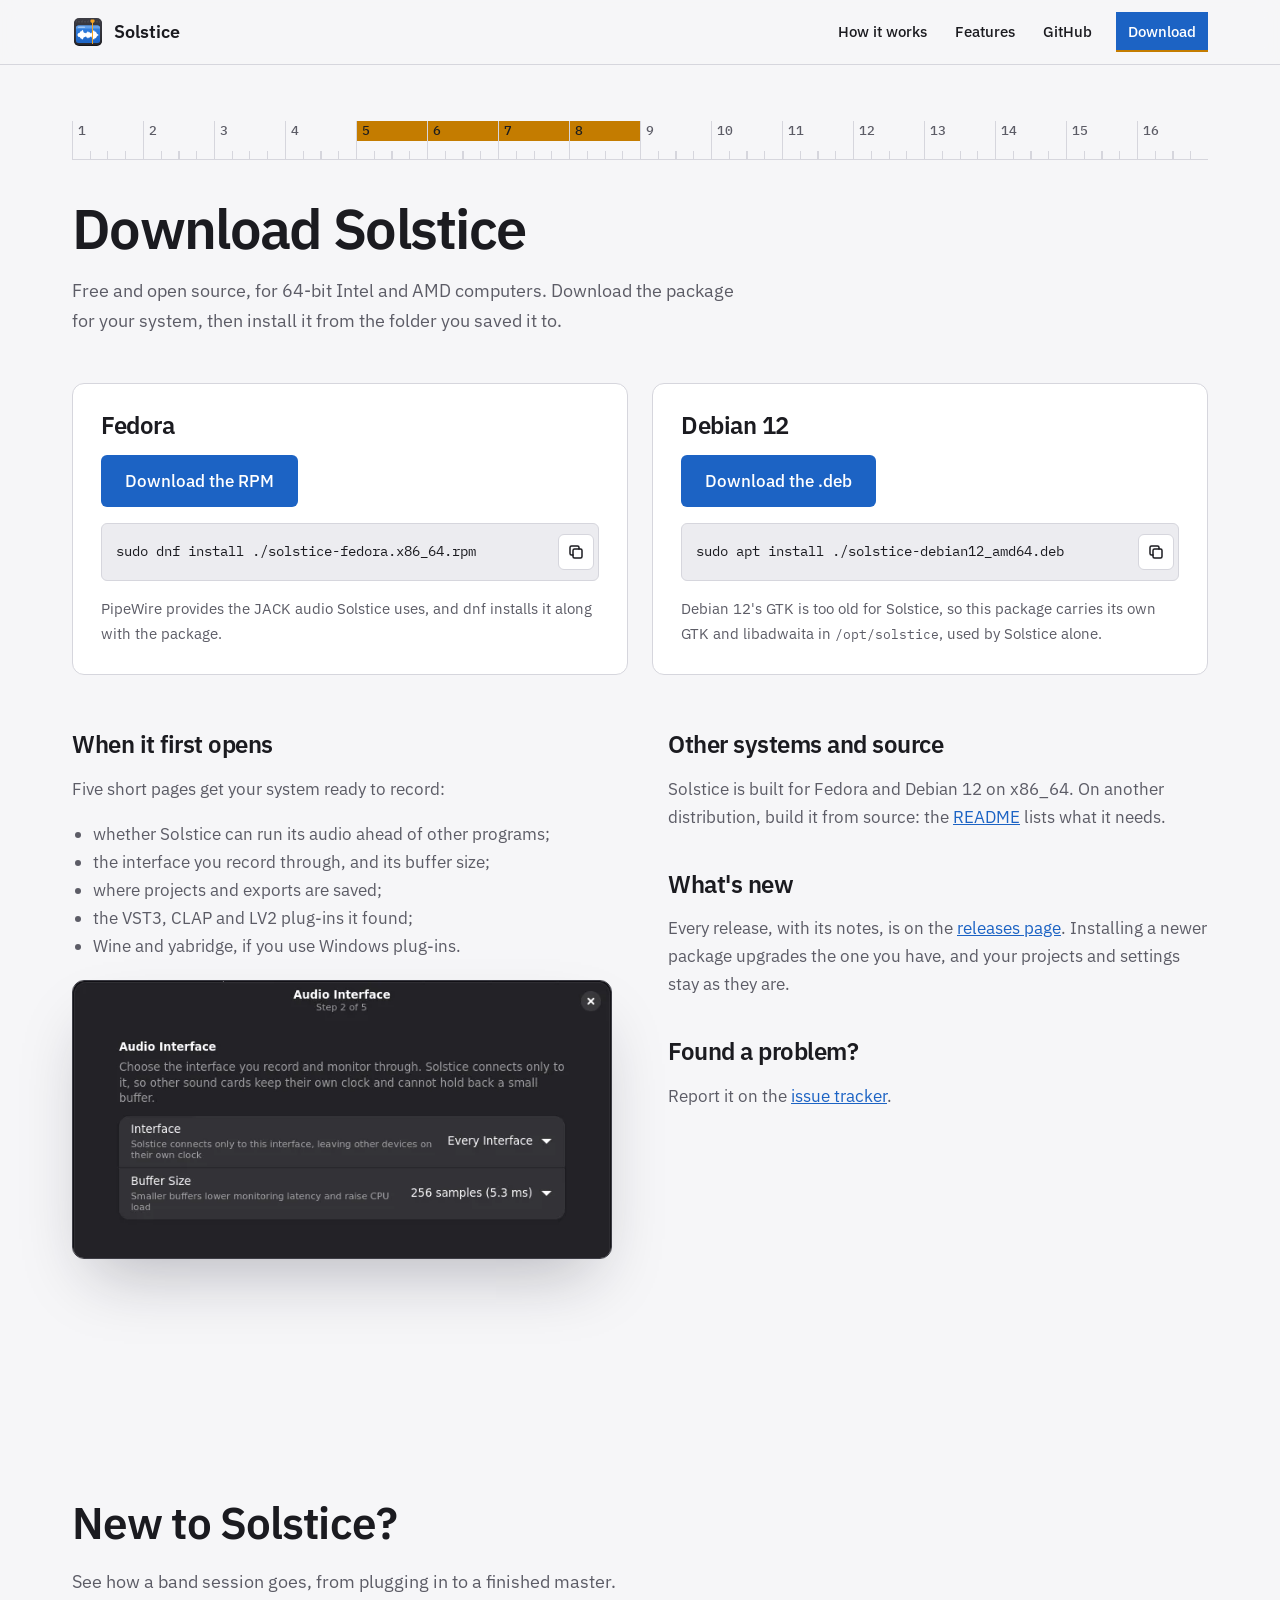
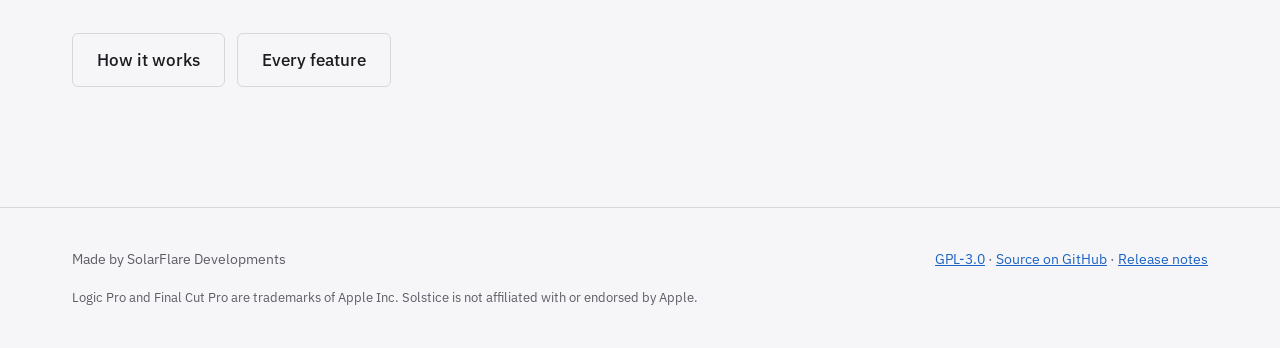
==== site/download.html @ 7bc9e0ec "Rebuild the website around a band recording session The home page now tells one session in five step" ====
<!doctype html>
<html lang="en-GB">
<head>
  <meta charset="utf-8">
  <meta name="viewport" content="width=device-width, initial-scale=1">
  <meta name="color-scheme" content="light dark">
  <title>Download — Solstice</title>
  <meta name="description" content="Download Solstice, the free and open source DAW for Linux, for Fedora or Debian 12.">
  <link rel="canonical" href="https://tomtwentysix.github.io/Solstice/download.html">
  <link rel="icon" href="img/icon.svg" type="image/svg+xml">
  <link rel="preconnect" href="https://fonts.googleapis.com">
  <link rel="preconnect" href="https://fonts.gstatic.com" crossorigin>
  <link rel="stylesheet" href="https://fonts.googleapis.com/css2?family=IBM+Plex+Mono:wght@500&family=IBM+Plex+Sans:wght@400;500;600&display=swap">
  <link rel="stylesheet" href="style.css">
  <script src="copy.js" defer></script>
</head>
<body>
  <a class="skip" href="#main">Skip to content</a>

  <header class="nav">
    <div class="wrap nav-row">
      <a class="brand" href="./">
        <img src="img/icon.svg" alt="" width="32" height="32">
        <span>Solstice</span>
      </a>
      <nav aria-label="Main">
        <ul>
          <li class="optional"><a href="./#workflow">How it works</a></li>
          <li><a href="features.html">Features</a></li>
          <li class="optional"><a href="https://github.com/tomtwentysix/Solstice">GitHub</a></li>
          <li><a class="nav-cta" href="download.html" aria-current="page">Download</a></li>
        </ul>
      </nav>
    </div>
  </header>

  <main id="main">
    <div class="wrap page-head">
      <div class="ruler" aria-hidden="true">
        <span>1</span><span>2</span><span>3</span><span>4</span><span>5</span><span>6</span><span>7</span><span>8</span>
        <span>9</span><span>10</span><span>11</span><span>12</span><span>13</span><span>14</span><span>15</span><span>16</span>
      </div>
      <h1>Download Solstice</h1>
      <p>Free and open source, for 64-bit Intel and AMD computers. Download the package for your system, then install it from the folder you saved it to.</p>
    </div>

    <div class="wrap">
      <div class="installs">
        <div class="install-card">
          <h2>Fedora</h2>
          <a class="button primary" href="https://github.com/tomtwentysix/Solstice/releases/latest/download/solstice-fedora.x86_64.rpm">Download the RPM</a>
          <div class="code">
            <pre><code id="cmd-fedora">sudo dnf install ./solstice-fedora.x86_64.rpm</code></pre>
            <span class="copy">
              <button type="button" class="copy-button" command="--copy" commandfor="cmd-fedora" aria-label="Copy the Fedora install command">
                <svg class="icon icon-copy" viewBox="0 0 16 16" aria-hidden="true"><rect x="5" y="5" width="9" height="9" rx="1.5"/><path d="M11 5V3.5A1.5 1.5 0 0 0 9.5 2h-6A1.5 1.5 0 0 0 2 3.5v6A1.5 1.5 0 0 0 3.5 11H5"/></svg>
                <svg class="icon icon-done" viewBox="0 0 16 16" aria-hidden="true"><path d="m3 8.5 3 3 7-7"/></svg>
              </button>
              <span class="tip" role="status"></span>
            </span>
          </div>
          <p class="small">PipeWire provides the JACK audio Solstice uses, and dnf installs it along with the package.</p>
        </div>
        <div class="install-card">
          <h2>Debian 12</h2>
          <a class="button primary" href="https://github.com/tomtwentysix/Solstice/releases/latest/download/solstice-debian12_amd64.deb">Download the .deb</a>
          <div class="code">
            <pre><code id="cmd-debian">sudo apt install ./solstice-debian12_amd64.deb</code></pre>
            <span class="copy">
              <button type="button" class="copy-button" command="--copy" commandfor="cmd-debian" aria-label="Copy the Debian install command">
                <svg class="icon icon-copy" viewBox="0 0 16 16" aria-hidden="true"><rect x="5" y="5" width="9" height="9" rx="1.5"/><path d="M11 5V3.5A1.5 1.5 0 0 0 9.5 2h-6A1.5 1.5 0 0 0 2 3.5v6A1.5 1.5 0 0 0 3.5 11H5"/></svg>
                <svg class="icon icon-done" viewBox="0 0 16 16" aria-hidden="true"><path d="m3 8.5 3 3 7-7"/></svg>
              </button>
              <span class="tip" role="status"></span>
            </span>
          </div>
          <p class="small">Debian 12's GTK is too old for Solstice, so this package carries its own GTK and libadwaita in <code>/opt/solstice</code>, used by Solstice alone.</p>
        </div>
      </div>

      <div class="panel">
        <div>
          <h2>When it first opens</h2>
          <p>Five short pages get your system ready to record:</p>
          <ul>
            <li>whether Solstice can run its audio ahead of other programs;</li>
            <li>the interface you record through, and its buffer size;</li>
            <li>where projects and exports are saved;</li>
            <li>the VST3, CLAP and LV2 plug-ins it found;</li>
            <li>Wine and yabridge, if you use Windows plug-ins.</li>
          </ul>
          <figure class="shot">
            <img src="img/setup.webp" width="642" height="330" loading="lazy"
                 alt="The Audio Interface page of Solstice's first-run setup, step 2 of 5.">
          </figure>
        </div>
        <div>
          <h2>Other systems and source</h2>
          <p>Solstice is built for Fedora and Debian 12 on x86_64. On another distribution, build it from source: the <a href="https://github.com/tomtwentysix/Solstice#building">README</a> lists what it needs.</p>
          <h2 style="margin-top: 40px">What's new</h2>
          <p>Every release, with its notes, is on the <a href="https://github.com/tomtwentysix/Solstice/releases">releases page</a>. Installing a newer package upgrades the one you have, and your projects and settings stay as they are.</p>
          <h2 style="margin-top: 40px">Found a problem?</h2>
          <p>Report it on the <a href="https://github.com/tomtwentysix/Solstice/issues">issue tracker</a>.</p>
        </div>
      </div>
    </div>

    <section class="closing" aria-labelledby="closing-title">
      <div class="wrap">
        <h2 id="closing-title">New to Solstice?</h2>
        <p>See how a band session goes, from plugging in to a finished master.</p>
        <div class="actions">
          <a class="button secondary" href="./#workflow">How it works</a>
          <a class="button secondary" href="features.html">Every feature</a>
        </div>
      </div>
    </section>
  </main>

  <footer class="footer">
    <div class="wrap">
      <div class="footer-row">
        <p>Made by SolarFlare Developments</p>
        <p><a href="https://github.com/tomtwentysix/Solstice/blob/main/LICENSE">GPL-3.0</a> · <a href="https://github.com/tomtwentysix/Solstice">Source on GitHub</a> · <a href="https://github.com/tomtwentysix/Solstice/releases">Release notes</a></p>
      </div>
      <p class="legal">Logic Pro and Final Cut Pro are trademarks of Apple Inc. Solstice is not affiliated with or endorsed by Apple.</p>
    </div>
  </footer>
</body>
</html>
---- site/style.css ----
/* Tokens and their roles are in DESIGN.md. */
:root {
  --bg-dark: #141418;        --bg-light: #f6f6f8;
  --surface-dark: #1e1e23;   --surface-light: #ffffff;
  --raised-dark: #26262c;    --raised-light: #ececf0;
  --border-dark: #3d3d45;    --border-light: #d6d6dd;
  --text-dark: #ededf0;      --text-light: #1b1b20;
  --muted-dark: #a3a3ad;     --muted-light: #5c5c66;
  --link-dark: #62a0ea;      --link-light: #1c63c4;
  --accent-dark: #f5a524;    --accent-light: #c47c00;
  --shadow-dark: 0 32px 64px -16px rgb(0 0 0 / 0.6);
  --shadow-light: 0 32px 64px -20px rgb(20 20 40 / 0.28);

  --bg: var(--bg-light);
  --surface: var(--surface-light);
  --raised: var(--raised-light);
  --border: var(--border-light);
  --text: var(--text-light);
  --muted: var(--muted-light);
  --link: var(--link-light);
  --accent: var(--accent-light);
  --shadow: var(--shadow-light);
  --primary: #1c63c4;
  --primary-hover: #3584e4;
  --on-primary: #ffffff;
  --on-accent: #1e1e1e;

  @media (prefers-color-scheme: dark) {
    --bg: var(--bg-dark);
    --surface: var(--surface-dark);
    --raised: var(--raised-dark);
    --border: var(--border-dark);
    --text: var(--text-dark);
    --muted: var(--muted-dark);
    --link: var(--link-dark);
    --accent: var(--accent-dark);
    --shadow: var(--shadow-dark);
  }

  --sans: "IBM Plex Sans", system-ui, sans-serif;
  --mono: "IBM Plex Mono", ui-monospace, monospace;
  --radius-s: 6px;
  --radius-m: 12px;
  --gutter: 16px;
  --section: 72px;
  --overlap: 48px;

  color-scheme: light dark;
  accent-color: var(--primary);
}

@media (min-width: 768px) {
  :root { --gutter: 32px; --section: 120px; --overlap: 96px; }
}

/* The hero and closing bands are the studio itself, so they stay dark in either scheme. */
.stage {
  --bg: var(--bg-dark);
  --surface: var(--surface-dark);
  --raised: var(--raised-dark);
  --border: var(--border-dark);
  --text: var(--text-dark);
  --muted: var(--muted-dark);
  --link: var(--link-dark);
  --accent: var(--accent-dark);
  --shadow: var(--shadow-dark);
  color-scheme: dark;
  background: var(--bg);
  color: var(--text);
}

*, *::before, *::after { box-sizing: border-box; }

html { scroll-padding-top: 88px; }

body {
  margin: 0;
  background: var(--bg);
  color: var(--text);
  font: 400 1.0625rem/1.65 var(--sans);
  -webkit-text-size-adjust: 100%;
}

img { display: block; max-width: 100%; height: auto; }

a { color: var(--link); }
a:hover { text-decoration-thickness: 2px; }

:focus-visible {
  outline: 2px solid var(--accent);
  outline-offset: 2px;
  border-radius: 2px;
}
[tabindex="-1"]:focus { outline: none; }

h1, h2, h3 { margin: 0; text-wrap: balance; }
h1 { font-size: clamp(2.5rem, 6.5vw, 4.75rem); line-height: 1; font-weight: 600; letter-spacing: -0.03em; }
h2 { font-size: clamp(1.875rem, 3.6vw, 2.75rem); line-height: 1.1; font-weight: 600; letter-spacing: -0.02em; }
h3 { font-size: 1.25rem; line-height: 1.3; font-weight: 600; }
p, li { text-wrap: pretty; }

.wrap {
  max-width: 1200px;
  margin-inline: auto;
  padding-inline: var(--gutter);
}

.skip {
  position: absolute;
  left: var(--gutter);
  top: -100px;
  padding: 8px 16px;
  background: var(--primary);
  color: var(--on-primary);
  border-radius: var(--radius-s);
  z-index: 10;
}
.skip:focus { top: 12px; }

/* Nav */
.nav {
  position: sticky;
  top: 0;
  z-index: 5;
  background: color-mix(in srgb, var(--bg) 88%, transparent);
  border-bottom: 1px solid var(--border);
  backdrop-filter: blur(10px);
}
.nav-row {
  display: flex;
  align-items: center;
  justify-content: space-between;
  gap: 16px;
  min-height: 64px;
}
.brand {
  display: flex;
  align-items: center;
  gap: 10px;
  color: var(--text);
  text-decoration: none;
  font-weight: 600;
  font-size: 1.125rem;
}
.nav ul {
  display: flex;
  align-items: center;
  gap: 4px;
  margin: 0;
  padding: 0;
  list-style: none;
}
.nav ul a {
  display: block;
  padding: 8px 12px;
  border-radius: var(--radius-s);
  color: var(--text);
  text-decoration: none;
  font-weight: 500;
  font-size: 0.9375rem;
}
.nav ul a:hover { background: var(--raised); }
.nav ul a[aria-current="page"] { box-shadow: inset 0 -2px var(--accent); border-radius: 0; }
.nav ul a.nav-cta { background: var(--primary); color: var(--on-primary); margin-left: 8px; }
.nav ul a.nav-cta:hover { background: var(--primary-hover); }
@media (max-width: 720px) {
  .nav .optional { display: none; }
}
@media (max-width: 420px) {
  .nav ul a { padding: 8px; }
  .brand span { display: none; }
}

/* Ruler: bar numbers over ticks, the motif from Solstice's own bar ruler */
.ruler {
  display: grid;
  grid-template-columns: repeat(16, 1fr);
  font: 500 0.8125rem/1 var(--mono);
  color: var(--muted);
  border-bottom: 1px solid var(--border);
  /* A background-position percentage places that fraction of the leftover space before the
     layer: a quarter-wide bar starting a quarter in sits at 33.333%. */
  background:
    linear-gradient(var(--accent) 0 0) 33.333% 0 / 25% 20px no-repeat,
    repeating-linear-gradient(to right, var(--border) 0 1px, transparent 1px calc(100% / 64)) 0 100% / 100% 8px no-repeat;
}
.ruler span {
  padding: 3px 0 22px 5px;
  border-left: 1px solid var(--border);
}
.ruler span:nth-child(n+5):nth-child(-n+8) { color: var(--on-accent); }
@media (max-width: 600px) {
  .ruler {
    grid-template-columns: repeat(8, 1fr);
    background:
      linear-gradient(var(--accent) 0 0) 100% 0 / 50% 20px no-repeat,
      repeating-linear-gradient(to right, var(--border) 0 1px, transparent 1px calc(100% / 32)) 0 100% / 100% 8px no-repeat;
  }
  .ruler span:nth-child(n+9) { display: none; }
}

/* Hero */
.hero { padding-top: 40px; }
.hero .ruler { margin-bottom: 48px; }
.hero h1 { max-width: 14ch; }
.hero h1 em { font-style: normal; color: var(--accent); }
.lead {
  max-width: 58ch;
  margin: 24px 0 0;
  font-size: clamp(1.125rem, 1.6vw, 1.3125rem);
  color: var(--muted);
}
.lead strong { color: var(--text); font-weight: 500; }
.actions {
  display: flex;
  flex-wrap: wrap;
  gap: 12px;
  margin-top: 36px;
}
.facts {
  display: flex;
  flex-wrap: wrap;
  gap: 8px 20px;
  margin: 28px 0 0;
  padding: 0;
  list-style: none;
  font: 500 0.875rem/1.4 var(--mono);
  color: var(--muted);
}
.facts li { display: flex; align-items: center; gap: 8px; }
.facts li::before {
  content: "";
  width: 8px;
  height: 8px;
  border-radius: 1px;
  background: var(--accent);
}
.hero-shot {
  margin-top: 64px;
  margin-bottom: calc(-1 * var(--overlap));
  position: relative;
}
.hero + * { padding-top: calc(var(--overlap) + 56px); }

/* Buttons */
.button {
  display: inline-flex;
  align-items: center;
  justify-content: center;
  gap: 8px;
  min-height: 48px;
  padding: 12px 24px;
  border-radius: var(--radius-s);
  font-weight: 500;
  text-decoration: none;
  transition: background-color 0.15s;
}
.button.primary { background: var(--primary); color: var(--on-primary); }
.button.primary:hover { background: var(--primary-hover); }
.button.secondary { border: 1px solid var(--border); color: var(--text); }
.button.secondary:hover { background: var(--raised); }

/* Screenshots */
.shot { margin: 0; }
.shot img {
  border-radius: var(--radius-m);
  border: 1px solid var(--border-dark);
  box-shadow: var(--shadow);
}
.shot figcaption {
  margin-top: 12px;
  font-size: 0.875rem;
  color: var(--muted);
}

/* Pillars: four claims divided like bars on the ruler */
.pillars {
  display: grid;
  grid-template-columns: minmax(0, 1fr);
  border-top: 1px solid var(--border);
}
.pillar {
  padding: 28px 0;
  border-bottom: 1px solid var(--border);
}
.pillar .bar {
  display: block;
  font: 500 0.8125rem/1 var(--mono);
  color: var(--muted);
  margin-bottom: 16px;
}
.pillar h3 { font-size: 1.375rem; }
.pillar p { margin: 10px 0 0; color: var(--muted); }
@media (min-width: 640px) {
  .pillars { grid-template-columns: repeat(2, minmax(0, 1fr)); }
  .pillar { padding: 28px 28px 32px; border-left: 1px solid var(--border); }
}
@media (min-width: 1024px) {
  .pillars { grid-template-columns: repeat(4, minmax(0, 1fr)); border-bottom: 1px solid var(--border); }
  .pillar { border-bottom: 0; }
}

/* Sections */
.section { padding-top: var(--section); }
.section-head { max-width: 760px; margin-bottom: 56px; }
.section-head p { margin: 20px 0 0; color: var(--muted); font-size: 1.125rem; }
.eyebrow {
  display: inline-block;
  margin: 0 0 16px;
  padding: 2px 8px;
  border-left: 3px solid var(--accent);
  background: var(--raised);
  font: 500 0.8125rem/1.4 var(--mono);
  color: var(--text);
  letter-spacing: 0.02em;
}

/* Workflow: each step is a bar on the timeline */
.steps {
  margin: 0;
  padding: 0;
  list-style: none;
  border-left: 1px solid var(--border);
}
.step {
  position: relative;
  display: grid;
  gap: 28px;
  padding: 0 0 72px 28px;
}
.step:last-child { padding-bottom: 0; }
.step::before {
  content: "";
  position: absolute;
  left: -1px;
  top: 0;
  width: 3px;
  height: 48px;
  background: var(--accent);
}
.step-num {
  display: block;
  font: 500 0.875rem/1 var(--mono);
  color: var(--muted);
  margin-bottom: 12px;
}
.step h3 { font-size: clamp(1.375rem, 2.2vw, 1.75rem); line-height: 1.2; }
.step-text p { margin: 14px 0 0; color: var(--muted); }
.step-text ul { margin: 16px 0 0; padding: 0; list-style: none; }
.step-text li { position: relative; padding-left: 20px; color: var(--muted); }
.step-text li + li { margin-top: 8px; }
.step-text li::before {
  content: "";
  position: absolute;
  left: 0;
  top: 0.75em;
  width: 8px;
  height: 2px;
  background: var(--accent);
}
.step .shot.small { max-width: 640px; }
.shots { display: grid; gap: 24px; }
@media (min-width: 960px) {
  .steps { border-left: 0; }
  .step {
    grid-template-columns: minmax(0, 4fr) minmax(0, 7fr);
    gap: 56px;
    align-items: start;
    padding: 0 0 112px;
  }
  .step::before { display: none; }
  .step-text {
    position: sticky;
    top: 112px;
    padding-left: 24px;
    border-left: 3px solid var(--accent);
  }
}

/* Split feature rows */
.split {
  display: grid;
  gap: 40px;
  align-items: center;
}
@media (min-width: 960px) {
  .split { grid-template-columns: minmax(0, 5fr) minmax(0, 6fr); gap: 72px; }
  .split.flip > :first-child { order: 2; }
}
.split .shot.narrow { max-width: 440px; justify-self: center; }
.prose p { color: var(--muted); margin: 16px 0 0; }
.ticks { margin: 24px 0 0; padding: 0; list-style: none; }
.ticks li { position: relative; padding-left: 28px; }
.ticks li + li { margin-top: 12px; }
.ticks li::before {
  content: "";
  position: absolute;
  left: 2px;
  top: 0.45em;
  width: 12px;
  height: 7px;
  border-left: 2px solid var(--accent);
  border-bottom: 2px solid var(--accent);
  rotate: -45deg;
}
.ticks li span { display: block; color: var(--muted); font-size: 0.9375rem; }

/* Familiar: the Logic Pro section */
.familiar {
  margin-top: var(--section);
  padding-block: var(--section);
  background: var(--surface);
  border-block: 1px solid var(--border);
}
.terms {
  display: grid;
  grid-template-columns: repeat(auto-fill, minmax(min(100%, 320px), 1fr));
  margin: 0;
  background: var(--bg);
  border: 1px solid var(--border);
  border-radius: var(--radius-m);
  overflow: hidden;
}
/* Lines on each cell's right and bottom, so a short last row leaves blank space, not grey cells. */
.terms > div { padding: 22px 24px; box-shadow: 1px 1px 0 var(--border); }
.terms dt { font-weight: 600; }
.terms dd { margin: 6px 0 0; color: var(--muted); font-size: 0.9375rem; }
.keys {
  display: flex;
  flex-wrap: wrap;
  gap: 12px 24px;
  margin: 40px 0 0;
  padding: 0;
  list-style: none;
}
.keys li { display: flex; align-items: center; gap: 10px; color: var(--muted); font-size: 0.9375rem; }
kbd {
  display: inline-grid;
  place-items: center;
  min-width: 32px;
  height: 32px;
  padding: 0 8px;
  border: 1px solid var(--border);
  border-bottom-width: 3px;
  border-radius: var(--radius-s);
  background: var(--raised);
  color: var(--text);
  font: 500 0.875rem/1 var(--mono);
}
p kbd {
  min-width: 1.6em;
  height: 1.6em;
  padding: 0 0.4em;
  border-bottom-width: 2px;
  font-size: 0.8em;
  vertical-align: 0.1em;
}
.aside { margin: 32px 0 0; max-width: 72ch; color: var(--muted); font-size: 0.9375rem; }

/* Plug-ins list */
.builtins {
  display: grid;
  border: 1px solid var(--border);
  border-radius: var(--radius-m);
  background: var(--surface);
}
.builtins > div { padding: 22px 24px; }
.builtins > div + div { border-top: 1px solid var(--border); }
.builtins p { margin: 6px 0 0; color: var(--muted); }

/* Overview grid linking to the Features page */
.overview {
  display: grid;
  grid-template-columns: repeat(auto-fill, minmax(min(100%, 300px), 1fr));
  gap: 16px;
}
.overview a {
  display: block;
  padding: 24px;
  border: 1px solid var(--border);
  border-radius: var(--radius-m);
  color: var(--text);
  text-decoration: none;
  transition: border-color 0.15s, background-color 0.15s;
}
.overview a:hover { border-color: var(--accent); background: var(--surface); }
.overview h3 { font-size: 1.125rem; }
.overview p { margin: 8px 0 0; color: var(--muted); font-size: 0.9375rem; }
.more { margin-top: 32px; }

/* Closing call to action */
.closing {
  margin-top: var(--section);
  padding-block: var(--section);
  text-align: left;
}
.closing h2 { max-width: 18ch; }
.closing p { max-width: 56ch; color: var(--muted); font-size: 1.125rem; margin: 20px 0 0; }

/* Page header for Features and Download */
.page-head { padding-block: 56px 48px; }
.page-head .ruler { margin-bottom: 40px; }
.page-head h1 { font-size: clamp(2.25rem, 5vw, 3.5rem); }
.page-head p { max-width: 62ch; margin: 20px 0 0; color: var(--muted); font-size: 1.125rem; }

/* Features page: side index with scrollspy */
.catalogue { display: grid; gap: 40px; padding-bottom: var(--section); }
.toc { display: none; }
@media (min-width: 960px) {
  .catalogue { grid-template-columns: 220px minmax(0, 1fr); gap: 64px; }
  .toc { display: block; }
  .toc nav {
    position: sticky;
    top: 96px;
    scroll-target-group: auto;
  }
  .toc ol { margin: 0; padding: 0; list-style: none; border-left: 1px solid var(--border); }
  .toc a {
    display: block;
    margin-left: -1px;
    padding: 6px 0 6px 16px;
    border-left: 3px solid transparent;
    color: var(--muted);
    text-decoration: none;
    font-size: 0.9375rem;
  }
  .toc a:hover { color: var(--text); }
  .toc a:is(:target-current, .target-current) {
    border-left-color: var(--accent);
    color: var(--text);
    font-weight: 500;
  }
}
.group { padding-top: 8px; }
.group + .group { margin-top: 64px; padding-top: 48px; border-top: 1px solid var(--border); }
.group > p { margin: 12px 0 0; max-width: 68ch; color: var(--muted); }
.group .shot { margin-top: 28px; }
.list {
  display: grid;
  grid-template-columns: repeat(auto-fill, minmax(min(100%, 320px), 1fr));
  gap: 20px 40px;
  margin: 28px 0 0;
}
.list > div { padding-left: 16px; border-left: 2px solid var(--border); }
.list dt { font-weight: 600; }
.list dd { margin: 4px 0 0; color: var(--muted); font-size: 0.9375rem; }

/* Download page */
.installs {
  display: grid;
  grid-template-columns: minmax(0, 1fr);
  gap: 24px;
}
@media (min-width: 900px) {
  .installs { grid-template-columns: repeat(2, minmax(0, 1fr)); }
}
.install-card {
  display: flex;
  flex-direction: column;
  align-items: flex-start;
  gap: 16px;
  padding: 28px;
  border: 1px solid var(--border);
  border-radius: var(--radius-m);
  background: var(--surface);
}
.install-card h2 { font-size: 1.5rem; }
.install-card ol { margin: 0; padding-left: 1.25em; color: var(--muted); }
.install-card ol li + li { margin-top: 6px; }
.small { font-size: 0.9375rem; color: var(--muted); margin: 0; }
code { font-family: var(--mono); font-size: 0.875em; }
.panel {
  margin-top: 56px;
  display: grid;
  gap: 40px;
}
@media (min-width: 900px) {
  .panel { grid-template-columns: repeat(2, minmax(0, 1fr)); gap: 56px; }
}
.panel h2 { font-size: 1.5rem; }
.panel p, .panel li { color: var(--muted); }
.panel ul { padding-left: 1.25em; }
.panel .shot { margin-top: 20px; }

.code {
  position: relative;
  display: flex;
  align-items: center;
  gap: 8px;
  width: 100%;
  padding: 4px 4px 4px 0;
  border: 1px solid var(--border);
  border-radius: var(--radius-s);
  background: var(--raised);
}
.code pre {
  flex: 1;
  min-width: 0;
  margin: 0;
  padding: 10px 14px;
  white-space: pre-wrap;
  overflow-wrap: anywhere;
}
.code pre code { font-size: 0.875rem; }

/* Copy button */
.copy { position: relative; flex: none; }
.copy-button {
  display: grid;
  place-items: center;
  min-inline-size: 36px;
  min-block-size: 36px;
  border: 1px solid var(--border);
  border-radius: var(--radius-s);
  background: var(--surface);
  color: var(--text);
  cursor: pointer;
}
.copy-button:hover { background: var(--bg); }
.icon {
  grid-area: 1 / 1;
  width: 16px;
  height: 16px;
  fill: none;
  stroke: currentColor;
  stroke-width: 1.5;
  stroke-linecap: round;
  stroke-linejoin: round;
}
.icon-done { opacity: 0; }
.copy-button[data-copied] .icon-copy { opacity: 0; }
.copy-button[data-copied] .icon-done { opacity: 1; }
.tip {
  position: absolute;
  bottom: calc(100% + 8px);
  right: 0;
  padding: 4px 8px;
  border-radius: var(--radius-s);
  background: var(--text);
  color: var(--bg);
  font-size: 0.8125rem;
  white-space: nowrap;
  pointer-events: none;
  opacity: 0;
  transition: opacity 0.15s;
}
.tip:not(:empty) { opacity: 1; }

/* Footer */
.footer {
  padding-block: 40px;
  border-top: 1px solid var(--border);
  font-size: 0.875rem;
  color: var(--muted);
}
.footer-row {
  display: flex;
  flex-wrap: wrap;
  justify-content: space-between;
  gap: 8px 24px;
}
.footer p { margin: 0; }
.footer .legal { margin-top: 16px; font-size: 0.8125rem; }

/* Screenshots and steps rise into place as they scroll in; decorative, so no fallback. */
@media (prefers-reduced-motion: no-preference) {
  @supports ((animation-timeline: view()) and (animation-range: entry)) {
    @keyframes rise {
      from { opacity: 0; translate: 0 32px; }
    }
    .reveal {
      animation: rise auto ease-out backwards;
      animation-timeline: view();
      animation-range: entry 0% entry 60%;
    }
  }
}

@media (prefers-reduced-motion: reduce) {
  * { transition: none !important; }
}
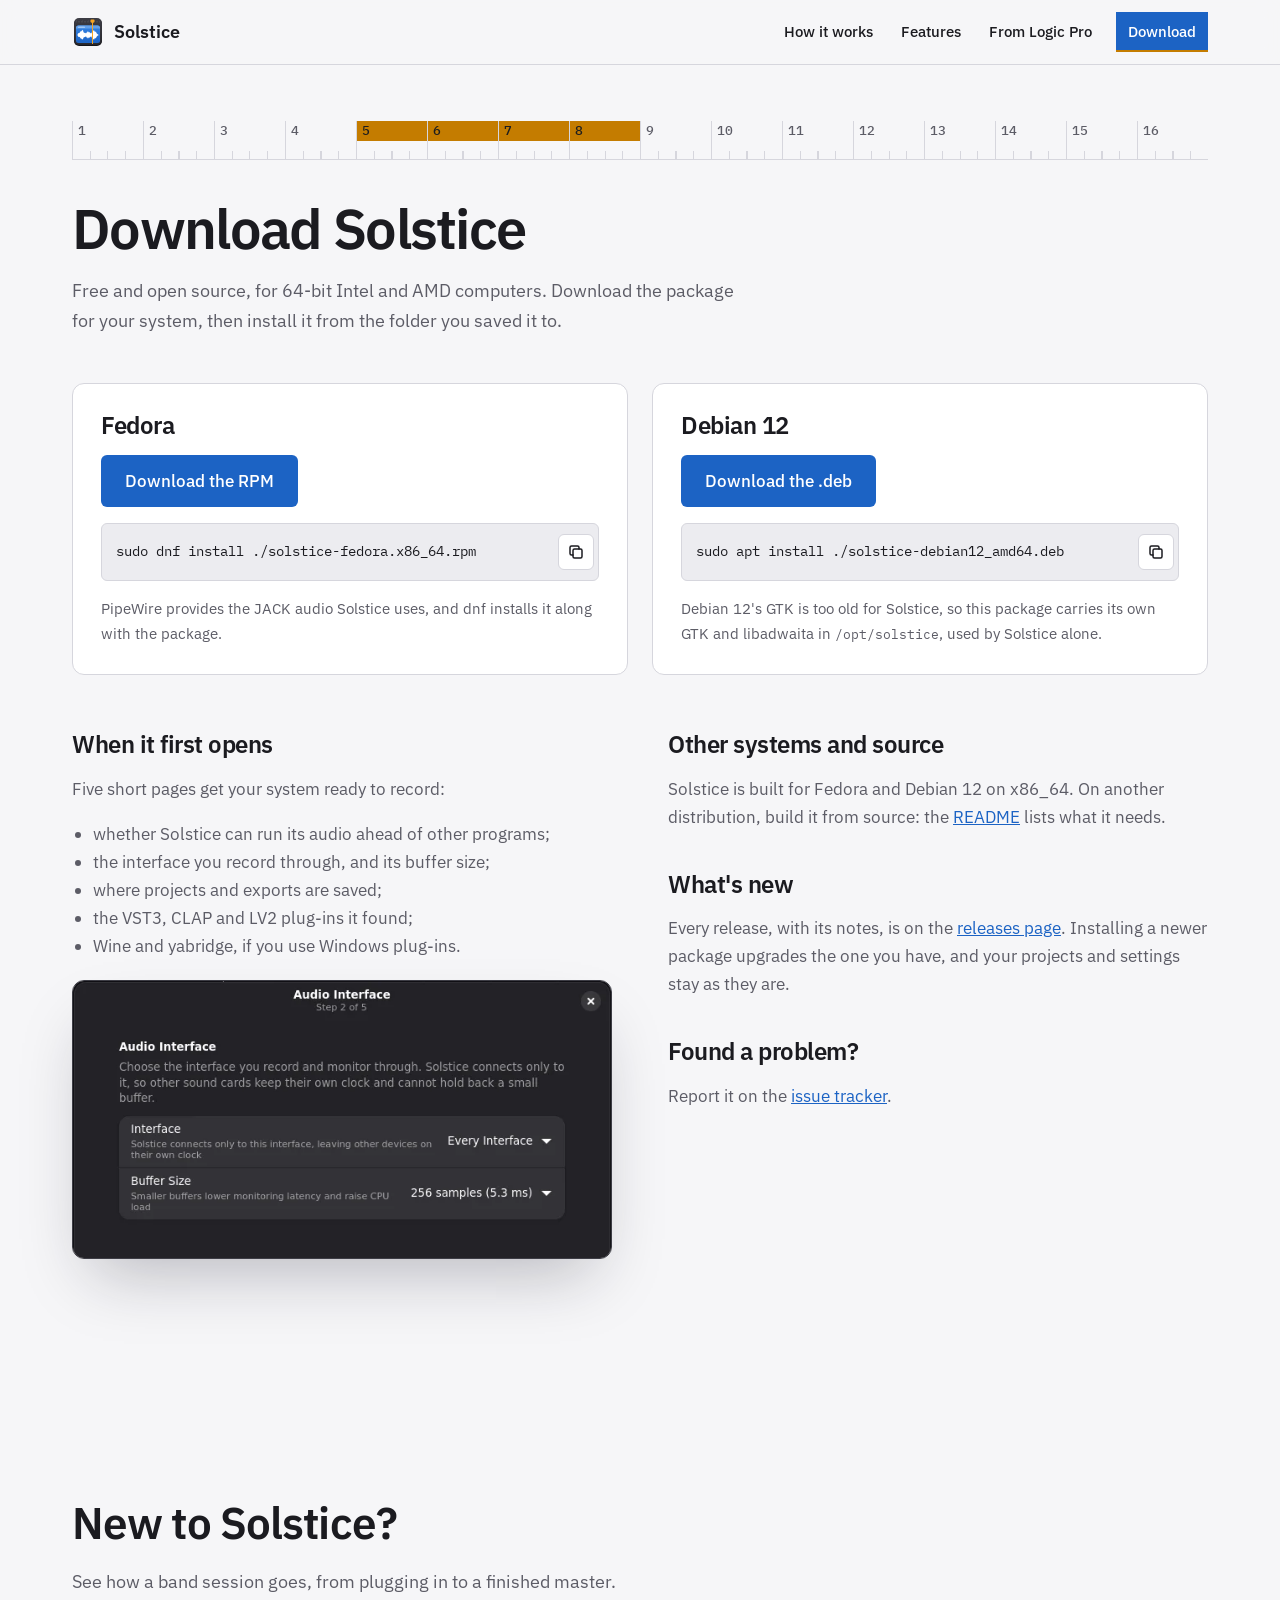
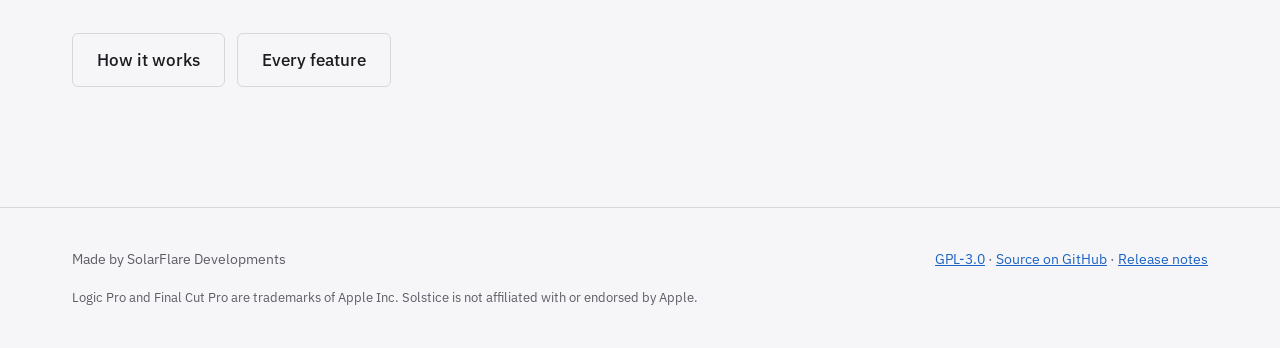
==== commit 0403e943: "Explain every part of Solstice on its own website page Features is now a hub for eight pages: record" ====
--- a/site/download.html
+++ b/site/download.html
@@ -27,7 +27,7 @@
         <ul>
           <li class="optional"><a href="./#workflow">How it works</a></li>
           <li><a href="features.html">Features</a></li>
-          <li class="optional"><a href="https://github.com/tomtwentysix/Solstice">GitHub</a></li>
+          <li class="optional"><a href="switching.html">From Logic Pro</a></li>
           <li><a class="nav-cta" href="download.html" aria-current="page">Download</a></li>
         </ul>
       </nav>
--- a/site/style.css
+++ b/site/style.css
@@ -503,48 +503,6 @@
 .page-head h1 { font-size: clamp(2.25rem, 5vw, 3.5rem); }
 .page-head p { max-width: 62ch; margin: 20px 0 0; color: var(--muted); font-size: 1.125rem; }
 
-/* Features page: side index with scrollspy */
-.catalogue { display: grid; gap: 40px; padding-bottom: var(--section); }
-.toc { display: none; }
-@media (min-width: 960px) {
-  .catalogue { grid-template-columns: 220px minmax(0, 1fr); gap: 64px; }
-  .toc { display: block; }
-  .toc nav {
-    position: sticky;
-    top: 96px;
-    scroll-target-group: auto;
-  }
-  .toc ol { margin: 0; padding: 0; list-style: none; border-left: 1px solid var(--border); }
-  .toc a {
-    display: block;
-    margin-left: -1px;
-    padding: 6px 0 6px 16px;
-    border-left: 3px solid transparent;
-    color: var(--muted);
-    text-decoration: none;
-    font-size: 0.9375rem;
-  }
-  .toc a:hover { color: var(--text); }
-  .toc a:is(:target-current, .target-current) {
-    border-left-color: var(--accent);
-    color: var(--text);
-    font-weight: 500;
-  }
-}
-.group { padding-top: 8px; }
-.group + .group { margin-top: 64px; padding-top: 48px; border-top: 1px solid var(--border); }
-.group > p { margin: 12px 0 0; max-width: 68ch; color: var(--muted); }
-.group .shot { margin-top: 28px; }
-.list {
-  display: grid;
-  grid-template-columns: repeat(auto-fill, minmax(min(100%, 320px), 1fr));
-  gap: 20px 40px;
-  margin: 28px 0 0;
-}
-.list > div { padding-left: 16px; border-left: 2px solid var(--border); }
-.list dt { font-weight: 600; }
-.list dd { margin: 4px 0 0; color: var(--muted); font-size: 0.9375rem; }
-
 /* Download page */
 .installs {
   display: grid;
@@ -662,6 +620,128 @@
 .footer p { margin: 0; }
 .footer .legal { margin-top: 16px; font-size: 0.8125rem; }
 
+/* Feature pages: a strip of links to every feature page, under the page heading */
+.subnav {
+  border-block: 1px solid var(--border);
+  background: var(--surface);
+}
+.subnav ul {
+  display: flex;
+  gap: 4px;
+  margin: 0;
+  padding: 8px 0;
+  list-style: none;
+  overflow-x: auto;
+  scrollbar-width: thin;
+}
+.subnav a {
+  display: block;
+  padding: 6px 12px;
+  border-radius: var(--radius-s);
+  color: var(--muted);
+  text-decoration: none;
+  font-size: 0.9375rem;
+  white-space: nowrap;
+}
+.subnav a:hover { color: var(--text); background: var(--raised); }
+.subnav a[aria-current="page"] { color: var(--text); background: var(--raised); box-shadow: inset 0 -2px var(--accent); }
+
+/* Long-form feature writing */
+.doc { padding-bottom: var(--section); }
+.doc section { padding-top: 72px; }
+.doc section:first-child { padding-top: 56px; }
+.doc .lede { max-width: 68ch; }
+.doc h2 { font-size: clamp(1.625rem, 3vw, 2.25rem); }
+.doc h3 { margin-top: 36px; font-size: 1.1875rem; }
+.doc p, .doc ul, .doc ol { max-width: 68ch; }
+.doc p { margin: 14px 0 0; color: var(--muted); }
+.doc p strong, .doc li strong { color: var(--text); font-weight: 500; }
+.doc ul, .doc ol { margin: 14px 0 0; padding-left: 1.25em; color: var(--muted); }
+.doc li + li { margin-top: 6px; }
+.doc .shot { margin-top: 32px; }
+.doc .shot.medium { max-width: 720px; }
+.doc .shot.small { max-width: 520px; }
+.doc .two {
+  display: grid;
+  gap: 32px 56px;
+  align-items: start;
+}
+@media (min-width: 960px) {
+  .doc .two { grid-template-columns: minmax(0, 6fr) minmax(0, 5fr); }
+  .doc .two.flip { grid-template-columns: minmax(0, 5fr) minmax(0, 6fr); }
+  .doc .two.flip > :first-child { order: 2; }
+  .doc .two .shot { margin-top: 8px; }
+}
+.note {
+  max-width: 68ch;
+  margin: 24px 0 0;
+  padding: 14px 18px;
+  border-left: 3px solid var(--accent);
+  background: var(--surface);
+  border-radius: 0 var(--radius-s) var(--radius-s) 0;
+  color: var(--muted);
+  font-size: 0.9375rem;
+}
+.note strong { color: var(--text); font-weight: 500; }
+.table-wrap {
+  margin-top: 24px;
+  overflow-x: auto;
+  border: 1px solid var(--border);
+  border-radius: var(--radius-m);
+}
+.table-wrap table { width: 100%; border-collapse: collapse; font-size: 0.9375rem; }
+.table-wrap caption { text-align: left; padding: 14px 16px 0; font-weight: 600; }
+.table-wrap th, .table-wrap td { padding: 10px 16px; text-align: left; vertical-align: top; border-top: 1px solid var(--border); }
+.table-wrap thead th { border-top: 0; color: var(--text); font-weight: 600; background: var(--surface); }
+.table-wrap td { color: var(--muted); }
+.table-wrap td:first-child { color: var(--text); font-weight: 500; }
+.chips { display: flex; flex-wrap: wrap; gap: 8px; margin: 16px 0 0; padding: 0; list-style: none; }
+.chips li { padding: 4px 10px; border: 1px solid var(--border); border-radius: 999px; font-size: 0.875rem; color: var(--muted); }
+.next {
+  display: flex;
+  flex-wrap: wrap;
+  justify-content: space-between;
+  gap: 16px;
+  margin-top: 72px;
+  padding-top: 32px;
+  border-top: 1px solid var(--border);
+}
+.next a {
+  display: block;
+  padding: 16px 20px;
+  border: 1px solid var(--border);
+  border-radius: var(--radius-m);
+  color: var(--text);
+  text-decoration: none;
+  min-width: min(100%, 260px);
+}
+.next a:hover { border-color: var(--accent); }
+.next span { display: block; font: 500 0.8125rem/1.4 var(--mono); color: var(--muted); }
+.next .later { text-align: right; margin-left: auto; }
+
+/* Features hub cards */
+.hub {
+  display: grid;
+  grid-template-columns: repeat(auto-fill, minmax(min(100%, 340px), 1fr));
+  gap: 20px;
+}
+.hub a {
+  display: flex;
+  flex-direction: column;
+  border: 1px solid var(--border);
+  border-radius: var(--radius-m);
+  background: var(--surface);
+  color: var(--text);
+  text-decoration: none;
+  overflow: hidden;
+  transition: border-color 0.15s;
+}
+.hub a:hover { border-color: var(--accent); }
+.hub img { aspect-ratio: 16 / 9; object-fit: cover; object-position: top left; border-bottom: 1px solid var(--border); }
+.hub div { padding: 20px 22px 24px; }
+.hub h2 { font-size: 1.25rem; }
+.hub p { margin: 8px 0 0; color: var(--muted); font-size: 0.9375rem; }
+
 /* Screenshots and steps rise into place as they scroll in; decorative, so no fallback. */
 @media (prefers-reduced-motion: no-preference) {
   @supports ((animation-timeline: view()) and (animation-range: entry)) {
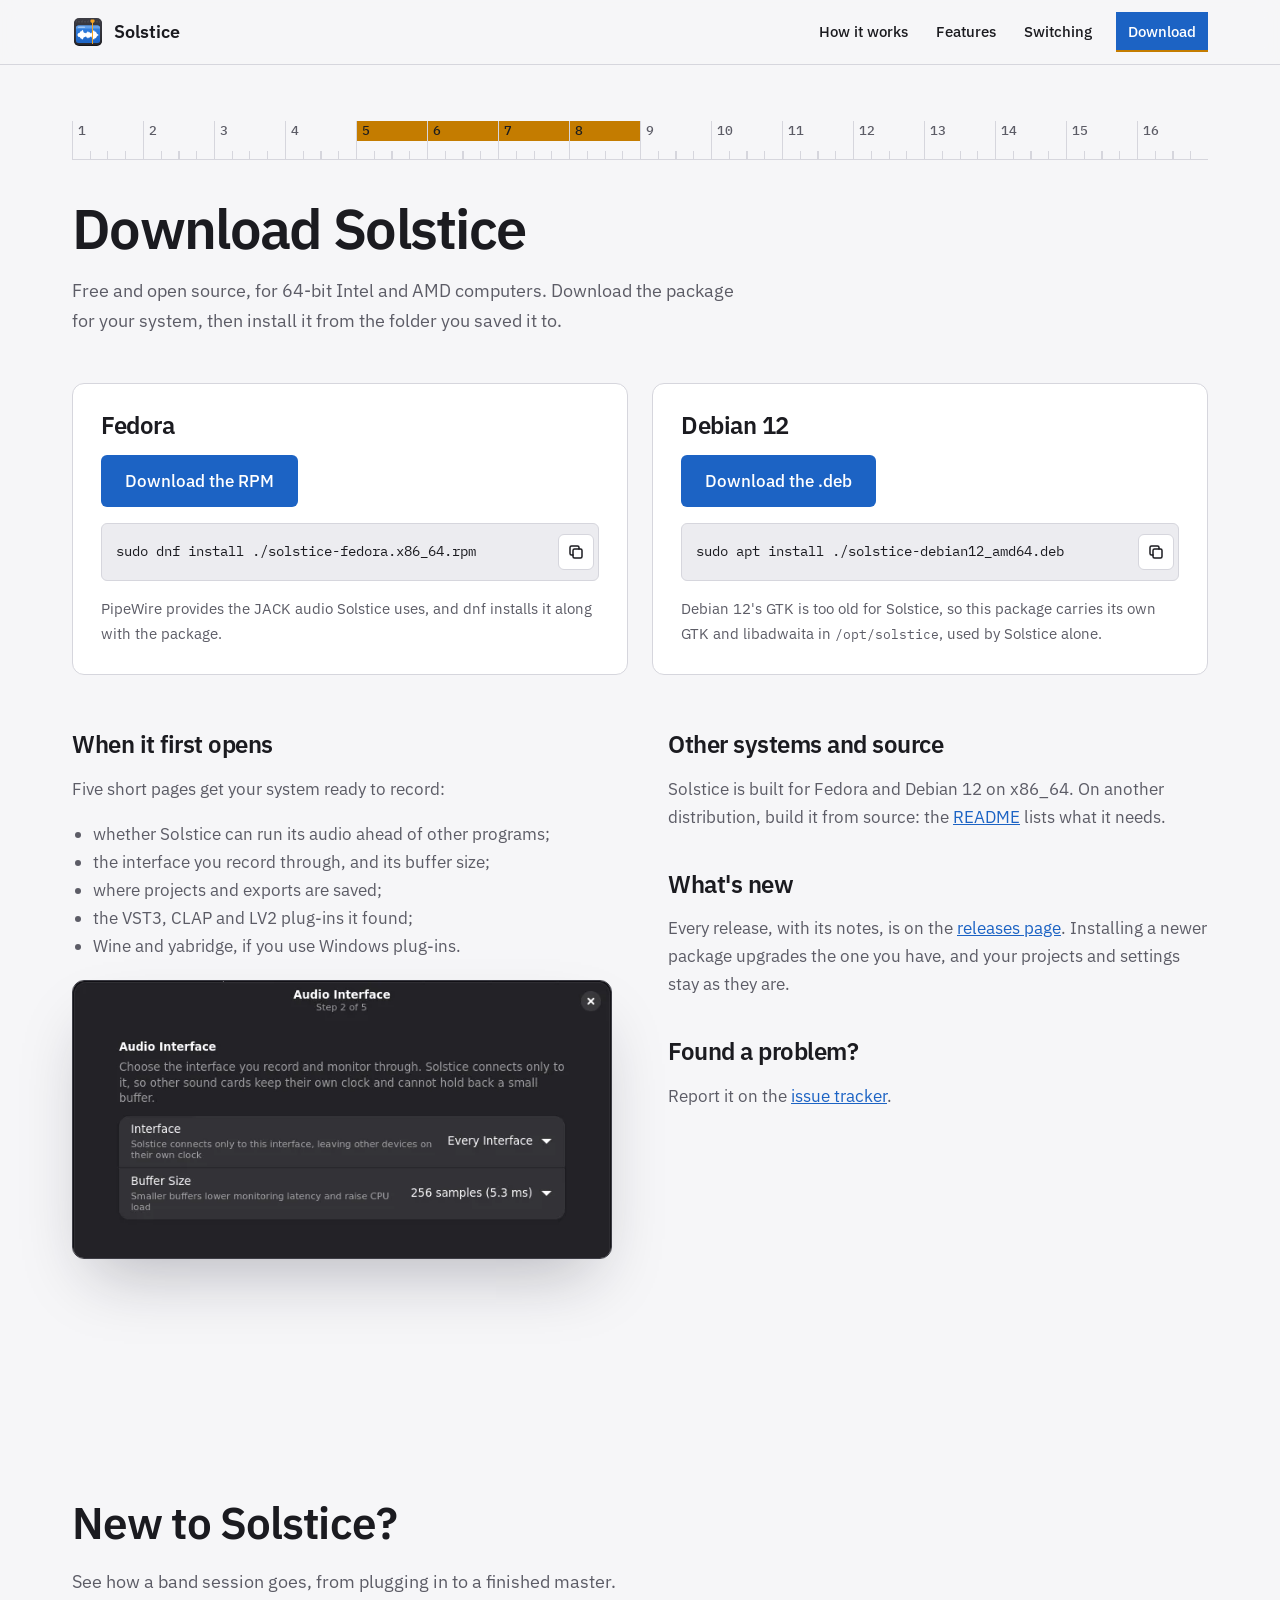
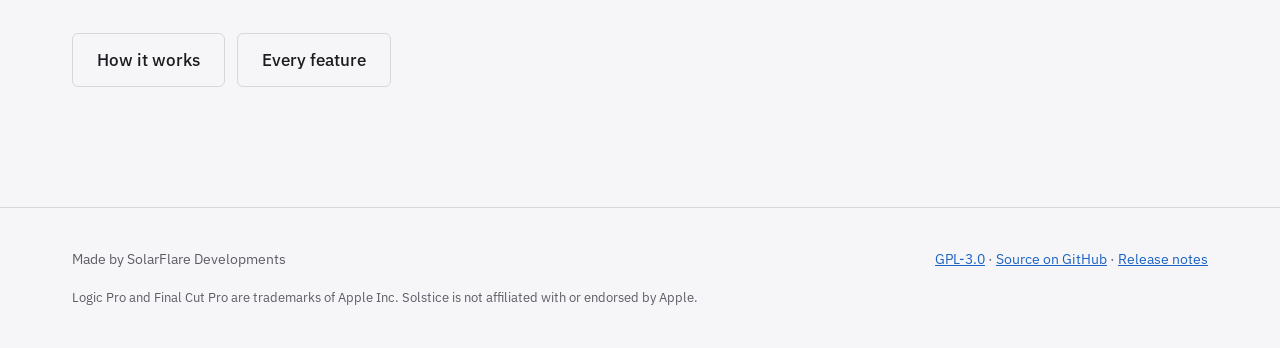
==== commit 0b6796eb: "Talk about switching from DAWs in general, not one in particular The switching page, the home page s" ====
--- a/site/download.html
+++ b/site/download.html
@@ -27,7 +27,7 @@
         <ul>
           <li class="optional"><a href="./#workflow">How it works</a></li>
           <li><a href="features.html">Features</a></li>
-          <li class="optional"><a href="switching.html">From Logic Pro</a></li>
+          <li class="optional"><a href="switching.html">Switching</a></li>
           <li><a class="nav-cta" href="download.html" aria-current="page">Download</a></li>
         </ul>
       </nav>
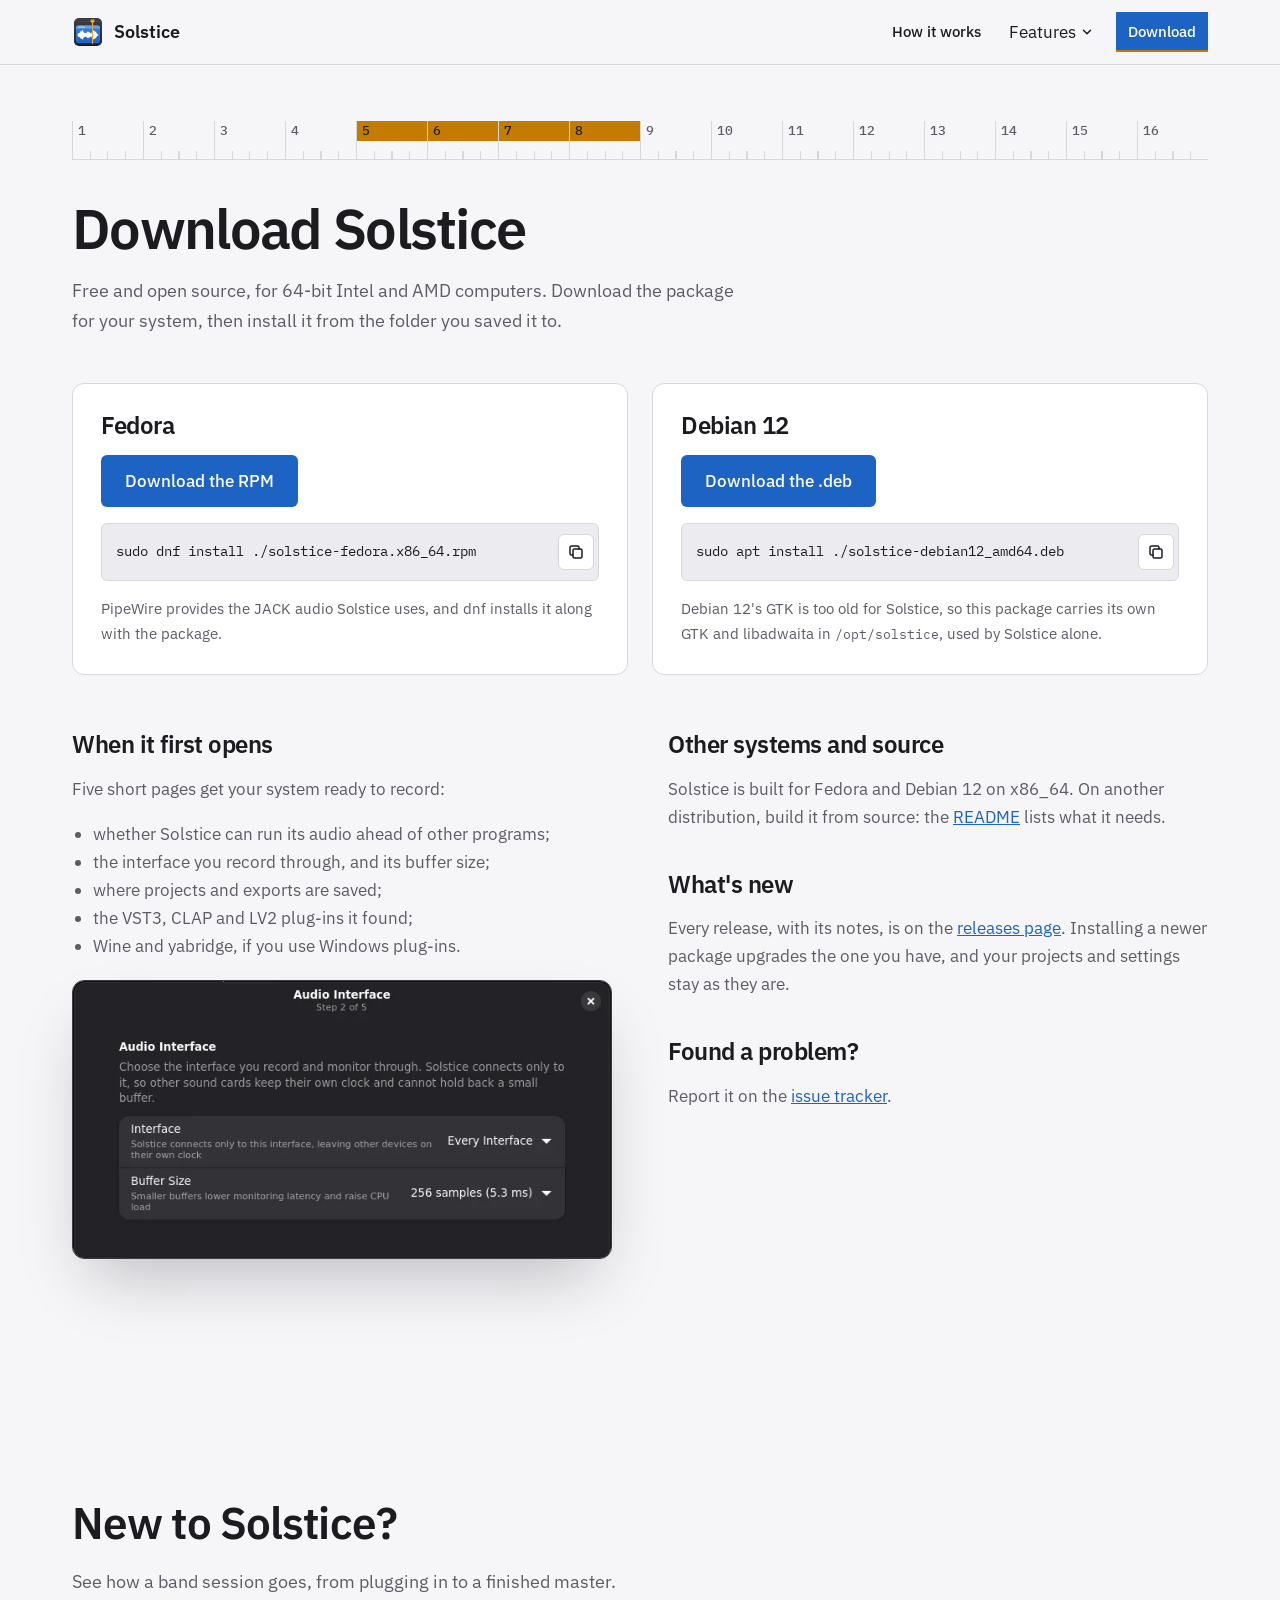
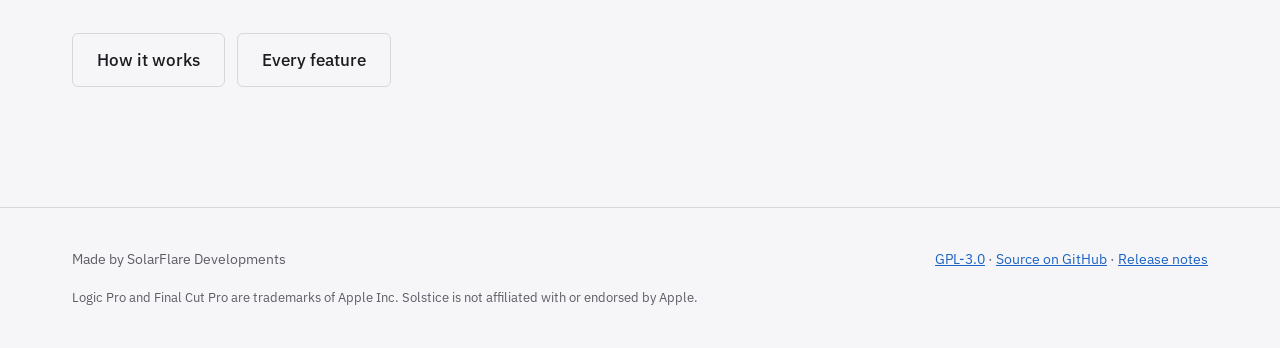
==== commit 1dd5d217: "Put the feature pages in a Features menu in the top bar The site had a second row of links under eac" ====
--- a/site/download.html
+++ b/site/download.html
@@ -12,6 +12,7 @@
   <link rel="preconnect" href="https://fonts.gstatic.com" crossorigin>
   <link rel="stylesheet" href="https://fonts.googleapis.com/css2?family=IBM+Plex+Mono:wght@500&family=IBM+Plex+Sans:wght@400;500;600&display=swap">
   <link rel="stylesheet" href="style.css">
+  <script src="nav.js" defer></script>
   <script src="copy.js" defer></script>
 </head>
 <body>
@@ -26,8 +27,20 @@
       <nav aria-label="Main">
         <ul>
           <li class="optional"><a href="./#workflow">How it works</a></li>
-          <li><a href="features.html">Features</a></li>
-          <li class="optional"><a href="switching.html">Switching</a></li>
+          <li class="dropdown">
+            <button type="button" class="dropdown-trigger" popovertarget="features-menu" aria-controls="features-menu" aria-expanded="false">Features<svg class="chevron" viewBox="0 0 16 16" aria-hidden="true"><path d="m4 6 4 4 4-4"/></svg></button>
+            <ul id="features-menu" class="dropdown-list" popover="auto">
+              <li><a href="features.html">Overview</a></li>
+              <li><a href="recording.html">Recording</a></li>
+              <li><a href="guitar.html">Guitar and bass</a></li>
+              <li><a href="editing.html">Editing and drums</a></li>
+              <li><a href="mixing.html">Mixing</a></li>
+              <li><a href="mastering.html">Mastering and export</a></li>
+              <li><a href="plugins.html">Plug-ins</a></li>
+              <li><a href="projects.html">Projects and safety</a></li>
+              <li><a href="switching.html">Switching</a></li>
+            </ul>
+          </li>
           <li><a class="nav-cta" href="download.html" aria-current="page">Download</a></li>
         </ul>
       </nav>
--- a/site/style.css
+++ b/site/style.css
@@ -162,6 +162,55 @@
 .nav ul a:hover { background: var(--raised); }
 .nav ul a[aria-current="page"] { box-shadow: inset 0 -2px var(--accent); border-radius: 0; }
 .nav ul a.nav-cta { background: var(--primary); color: var(--on-primary); margin-left: 8px; }
+/* Features dropdown: a native popover anchored under its button */
+.dropdown-trigger {
+  display: flex;
+  align-items: center;
+  gap: 4px;
+  padding: 8px 10px 8px 12px;
+  border: 0;
+  border-radius: var(--radius-s);
+  background: none;
+  color: var(--text);
+  font: 500 0.9375rem/inherit var(--sans);
+  cursor: pointer;
+}
+.dropdown-trigger:hover, .dropdown-trigger[aria-expanded="true"] { background: var(--raised); }
+.dropdown-trigger.current { box-shadow: inset 0 -2px var(--accent); border-radius: 0; }
+.chevron {
+  width: 14px;
+  height: 14px;
+  fill: none;
+  stroke: currentColor;
+  stroke-width: 1.75;
+  stroke-linecap: round;
+  stroke-linejoin: round;
+}
+.nav .dropdown-list {
+  position: fixed;
+  position-area: block-end span-inline-start;
+  position-try-fallbacks: flip-inline;
+  inset: auto;
+  height: auto;
+  display: block;
+  min-inline-size: 15rem;
+  max-inline-size: calc(100dvw - 2rem);
+  margin: 8px 0 0;
+  padding: 6px;
+  border: 1px solid var(--border);
+  border-radius: var(--radius-m);
+  background: var(--surface);
+  color: var(--text);
+  box-shadow: var(--shadow);
+}
+.nav .dropdown-list:not(:is(:popover-open, .\:popover-open)) { display: none; }
+.nav .dropdown-list a { padding: 9px 12px; }
+.nav .dropdown-list a[aria-current="page"] {
+  box-shadow: inset 3px 0 var(--accent);
+  border-radius: 0 var(--radius-s) var(--radius-s) 0;
+  background: var(--raised);
+}
+.nav .dropdown-list li:first-child { border-bottom: 1px solid var(--border); padding-bottom: 6px; margin-bottom: 6px; }
 .nav ul a.nav-cta:hover { background: var(--primary-hover); }
 @media (max-width: 720px) {
   .nav .optional { display: none; }
@@ -620,32 +669,6 @@
 .footer p { margin: 0; }
 .footer .legal { margin-top: 16px; font-size: 0.8125rem; }
 
-/* Feature pages: a strip of links to every feature page, under the page heading */
-.subnav {
-  border-block: 1px solid var(--border);
-  background: var(--surface);
-}
-.subnav ul {
-  display: flex;
-  gap: 4px;
-  margin: 0;
-  padding: 8px 0;
-  list-style: none;
-  overflow-x: auto;
-  scrollbar-width: thin;
-}
-.subnav a {
-  display: block;
-  padding: 6px 12px;
-  border-radius: var(--radius-s);
-  color: var(--muted);
-  text-decoration: none;
-  font-size: 0.9375rem;
-  white-space: nowrap;
-}
-.subnav a:hover { color: var(--text); background: var(--raised); }
-.subnav a[aria-current="page"] { color: var(--text); background: var(--raised); box-shadow: inset 0 -2px var(--accent); }
-
 /* Long-form feature writing */
 .doc { padding-bottom: var(--section); }
 .doc section { padding-top: 72px; }
